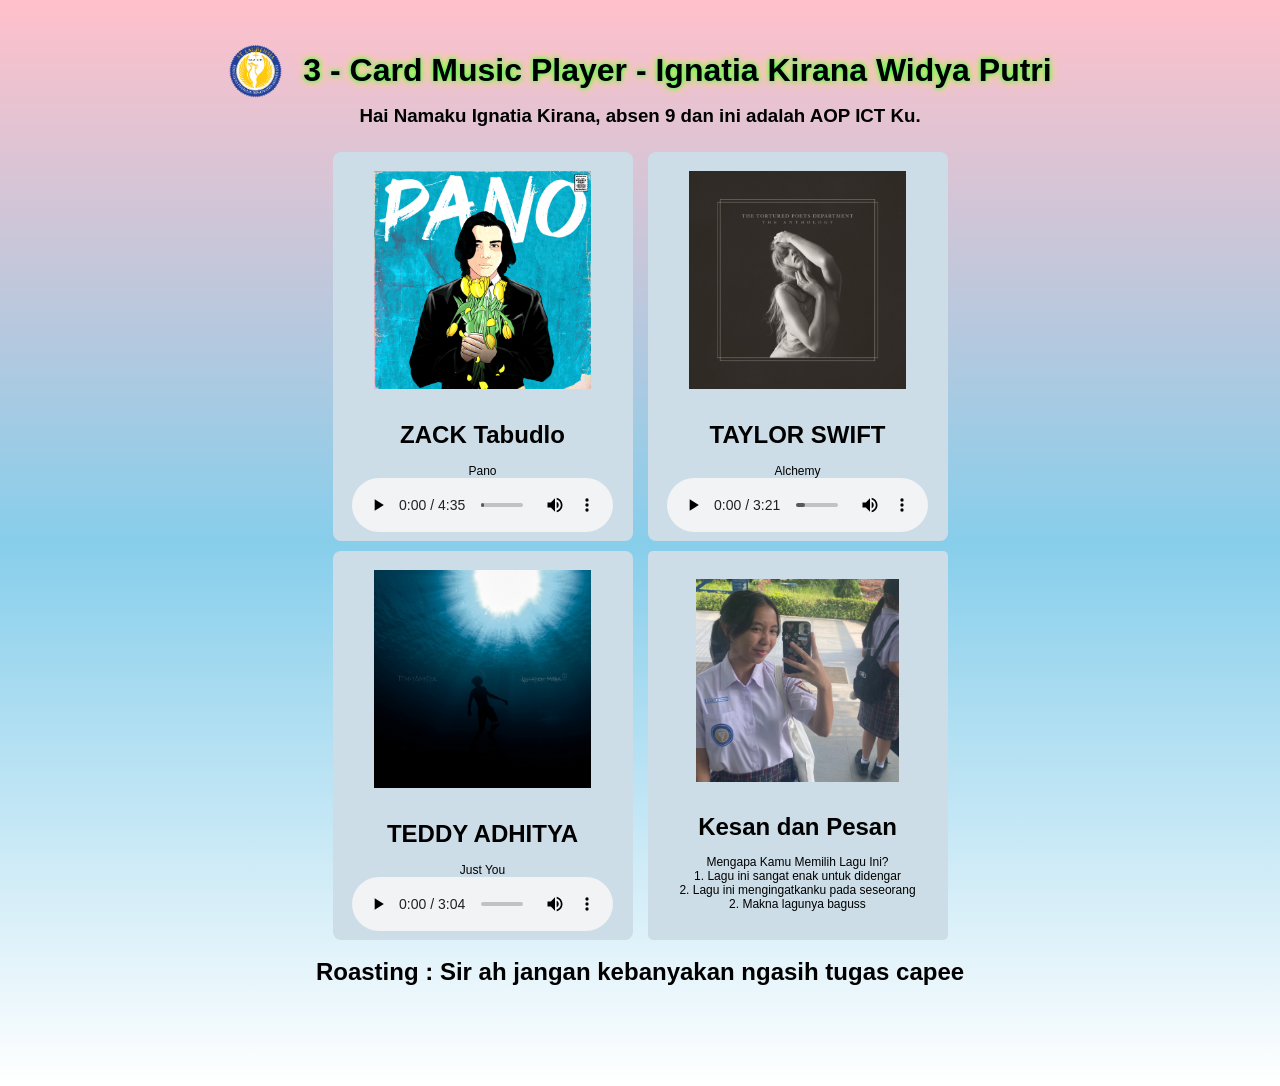
==== index.html @ ebaf713a "Add files via upload" ====
<!DOCTYPE html>
<html>
    <head>
        <title>My Favorite Musik - Ignatia Kirana</title>
         <link rel="icon" type="image" href="logo-las-286x300-1.png">
        <link rel="stylesheet" type="text/css" href="style.css">
    </head> 

    <body> 
        <div class="header">
        <div class="logoss">
            <a href="DT aisiti/index.html"><img src="logo-las-286x300-1.png" alt="logo"></a>
            <b><h1>3 - Card Music Player - Ignatia Kirana Widya Putri</b></h1>
            </div>
        </div>
         <h3> Hai Namaku Ignatia Kirana, absen 9 dan ini adalah AOP ICT Ku.</h3> 
            </div>

        
        <div class="folder">
        <div class="photoalbum-1">
        <img src ="ZackAlbum.jpg"><br>
        <h2><b>ZACK Tabudlo</b></h2>
        <p>Pano</p>
        <audio controls>
        <source src="Zack Tabudlo - Pano (Lyric Video).mp3" type="audio/mpeg">
        <audio src ="Zack Tabudlo - Pano (Lyric Video).mp3"controls></audio>
        </audio>
        </div>

        <div class="photoalbum-1">
        <img src ="Alchemy.jpg"><br>
        <h2><b>TAYLOR SWIFT</b></h2>
        <p>Alchemy</p>
        <audio controls>
        <source src="Taylor Swift - The Alchemy (Official Lyric Video).mp3" type="audio/mpeg">
        <audio src ="Taylor Swift - The Alchemy (Official Lyric Video).mp3"controls></audio>
        </audio>
        </div>

        <div class="photoalbum-1">
        <img src ="Teddy.jpg"><br>
        <h2><b>TEDDY ADHITYA</b></h2>
        <p>Just You</p>
        <audio controls>
        <source src="Teddy Adhitya - Just You (Official Lyric Video).mp3" type="audio/mpeg">
        <audio src ="Teddy Adhitya - Just You (Official Lyric Video).mp3"controls></audio>
        </audio>
        </div>
        
        <div class="pesannya">
        <img src ="IMG_2373.jpg"><br>
        <h2> Kesan dan Pesan</h2>
        <p> Mengapa Kamu Memilih Lagu Ini?</p>
            <p>1. Lagu ini sangat enak untuk didengar</p>
            <p>2. Lagu ini mengingatkanku pada seseorang</p>
            <p>2. Makna lagunya baguss</p>
        </div>
    </div>
    </body>
    
    <footer> <br> 
        <h2><b> Roasting : Sir ah jangan kebanyakan ngasih tugas capee</h2></b>
    </footer>
    </br>
    
</html>
---- style.css ----
*{
    margin: 0;
    padding: 0;
    box-sizing: border-box;
}

body { 
  background-image: linear-gradient(pink, skyblue, white);
  text-align: center;
  min-height: 100vh;
  padding: 20px;
  font-family: 'Segoe UI', Tahoma, Geneva, Verdana, sans-serif;
  color: #000000;
  cursor: url("tiger.cur"),auto;

}

.header {
    text-align: center;
    margin-top: 20px;
}

.logoss {
    display: inline-flex;
    align-items: center;
    gap: 10px;
}

.logoss img {
    width: 55px;
    height: auto;
}

.logoss h1 {
    margin: 0;
    animation: colorChange 5s infinite alternate;
    text-shadow: 
    0 0 5px rgb(0, 255, 98),
    0 0 10px yellow;
    0 0 15px pink;
}

@keyframes colorChange {
    0% {color: skyblue}
    50% {color: rgb(175, 39, 62)}
    100% {color: rgb(255, 255, 255)}
}

.header h3{
    margin-top: 5px;
}

footer{
    text-align: center;
}

img {
    text-align: center;
    margin-left: auto;
    margin-right: auto;
    margin-top: 5%;
    margin-bottom: 5%;
    width: 75%;
    aspect-ratio: 1 / 1;
    object-fit: cover;
    display: block;
}

.folder {
    margin:auto;
    margin-top: 25px;
    width: 50%;
    display: flex;
    flex-wrap: wrap;
    justify-content: space space-around;
    max-width: 1000px;
    gap: 10px
}

.photoalbum-1 {
    width: 300px;
    background-color: rgb(204, 221, 231);
    -webkit-backdrop-filter: blur(50%);
    padding: 5px;
    border-radius: 8px;
    box-shadow: 0 2px 4px rgba(white, skyblue,pink);
    margin-left: auto;
    margin-right: auto;
    float: center;
}

.pesannya{
    background-color: white;
    padding: 15px;
    border-radius:5px;
    background-color: rgb(204, 221, 231);
    -webkit-backdrop-filter: blur(50%);
    box-shadow: 0 2px 4px rgba(blue, pink, white);
    margin-left: auto;
    margin-right: auto;
    float: center;
    text-align: center;
    width:300px;
}
    

audio {
    width:90%;
    max-width:500px;
}

h2{
    margin-bottom: 5%;
}

p{
    font-size: 75%;
}
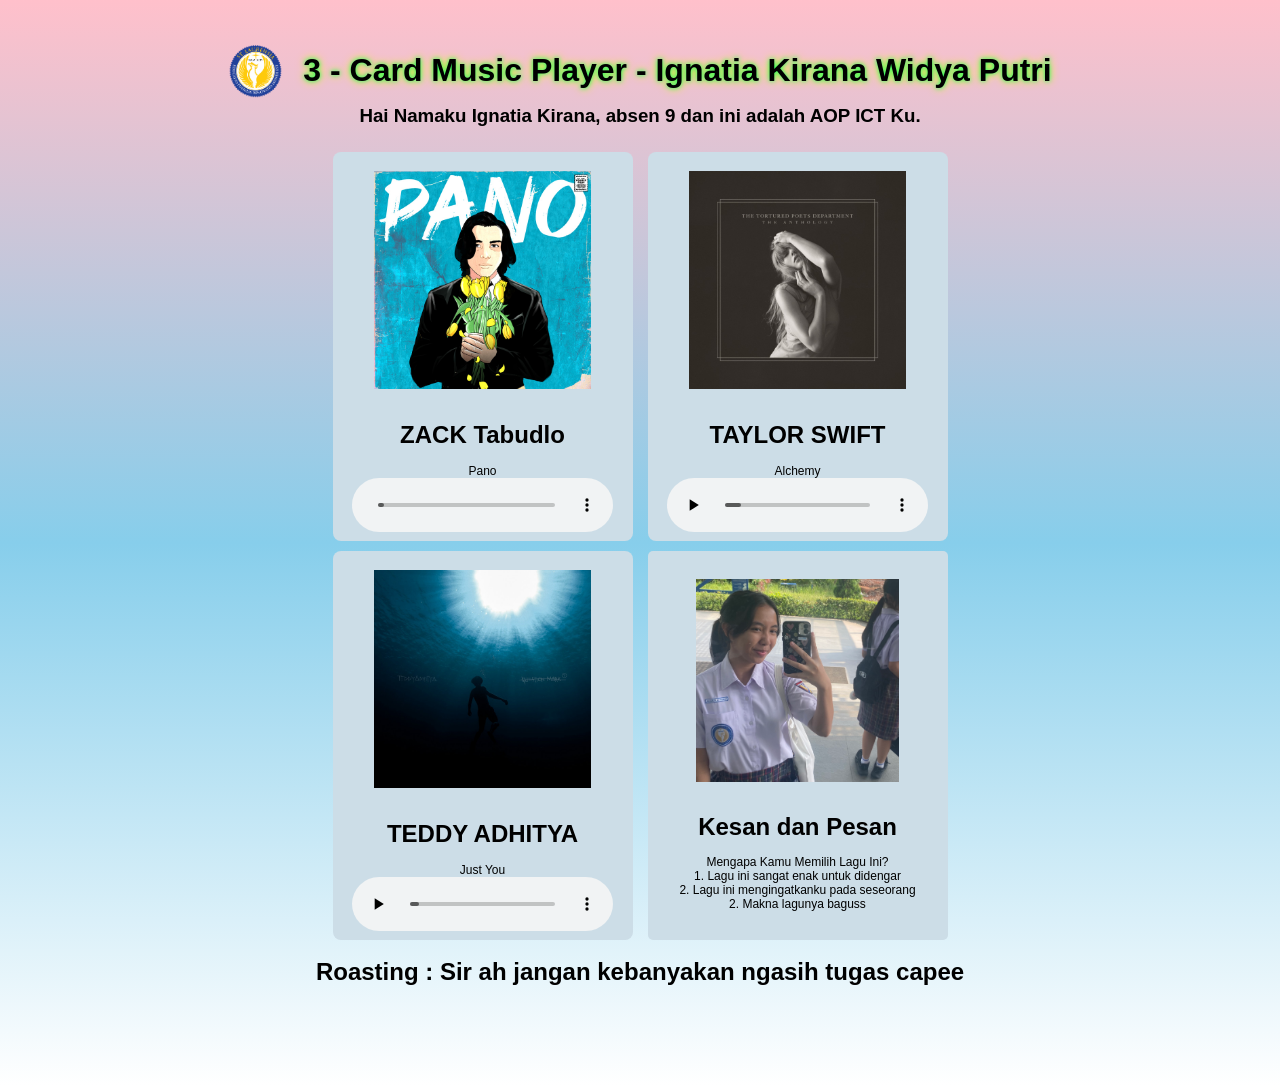
==== commit 14e61363: "Update index.html" ====
--- a/index.html
+++ b/index.html
@@ -1,7 +1,7 @@
 <!DOCTYPE html>
 <html>
     <head>
-        <title>My Favorite Musik - Ignatia Kirana</title>
+        <title>My favorite musik - Ignatia Kirana</title>
          <link rel="icon" type="image" href="logo-las-286x300-1.png">
         <link rel="stylesheet" type="text/css" href="style.css">
     </head> 
@@ -64,4 +64,5 @@
     </footer>
     </br>
     
-</html>+
+</html>
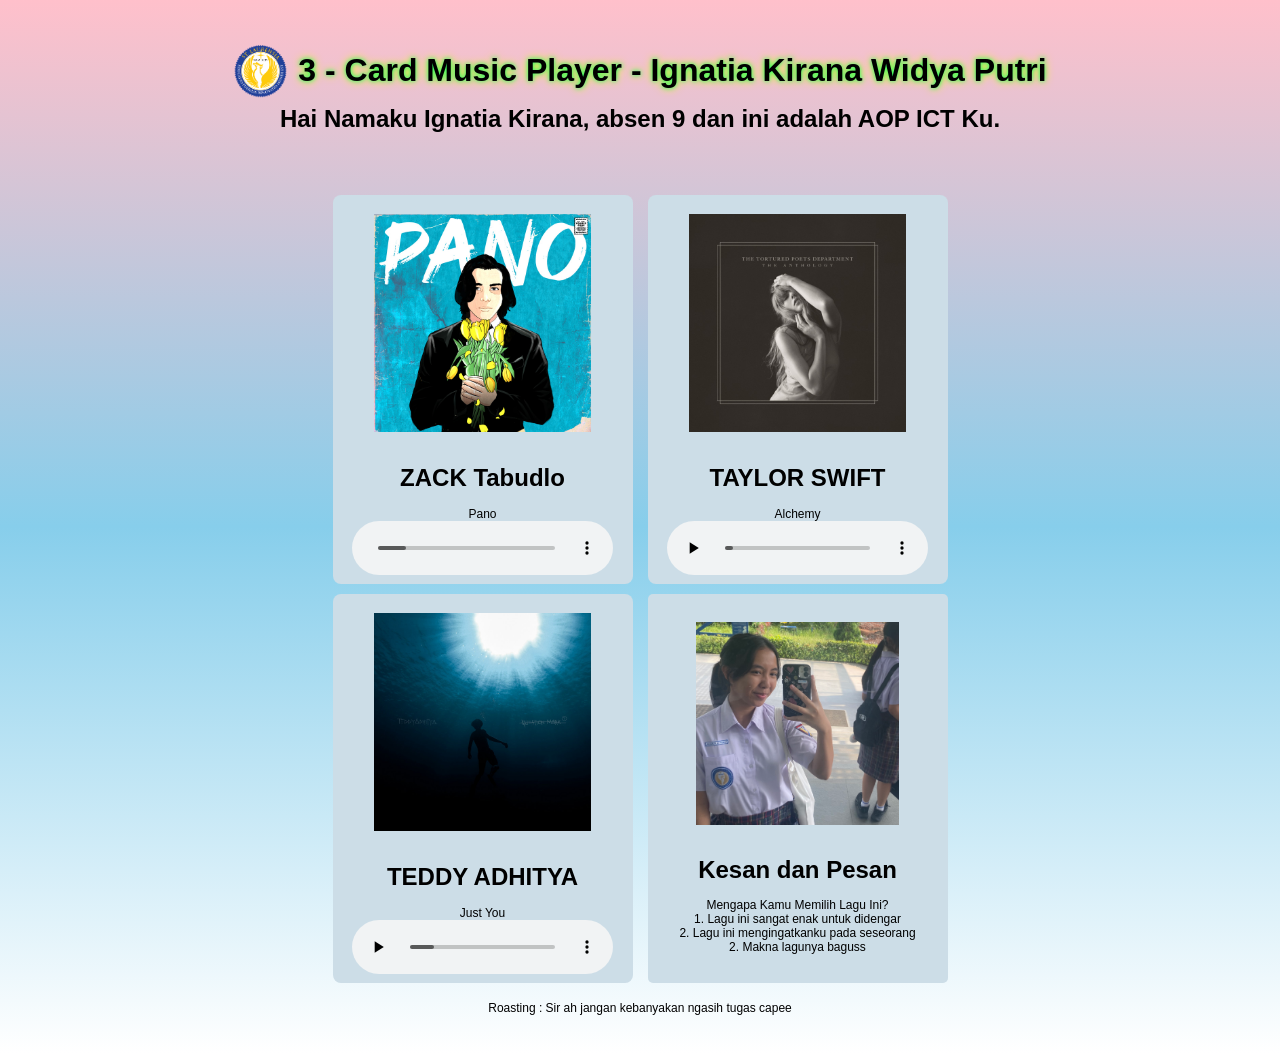
==== commit 0dea7721: "Update index.html" ====
--- a/index.html
+++ b/index.html
@@ -10,17 +10,17 @@
         <div class="header">
         <div class="logoss">
             <a href="DT aisiti/index.html"><img src="logo-las-286x300-1.png" alt="logo"></a>
-            <b><h1>3 - Card Music Player - Ignatia Kirana Widya Putri</b></h1>
+            <h1>3 - Card Music Player - Ignatia Kirana Widya Putri</h1>
             </div>
         </div>
-         <h3> Hai Namaku Ignatia Kirana, absen 9 dan ini adalah AOP ICT Ku.</h3> 
+         <h2> Hai Namaku Ignatia Kirana, absen 9 dan ini adalah AOP ICT Ku.</h2> 
             </div>
 
         
         <div class="folder">
         <div class="photoalbum-1">
         <img src ="ZackAlbum.jpg"><br>
-        <h2><b>ZACK Tabudlo</b></h2>
+        <h2>ZACK Tabudlo</h2>
         <p>Pano</p>
         <audio controls>
         <source src="Zack Tabudlo - Pano (Lyric Video).mp3" type="audio/mpeg">
@@ -30,7 +30,7 @@
 
         <div class="photoalbum-1">
         <img src ="Alchemy.jpg"><br>
-        <h2><b>TAYLOR SWIFT</b></h2>
+        <h2>TAYLOR SWIFT</h2>
         <p>Alchemy</p>
         <audio controls>
         <source src="Taylor Swift - The Alchemy (Official Lyric Video).mp3" type="audio/mpeg">
@@ -40,7 +40,7 @@
 
         <div class="photoalbum-1">
         <img src ="Teddy.jpg"><br>
-        <h2><b>TEDDY ADHITYA</b></h2>
+        <h2>TEDDY ADHITYA</h2>
         <p>Just You</p>
         <audio controls>
         <source src="Teddy Adhitya - Just You (Official Lyric Video).mp3" type="audio/mpeg">
@@ -60,9 +60,10 @@
     </body>
     
     <footer> <br> 
-        <h2><b> Roasting : Sir ah jangan kebanyakan ngasih tugas capee</h2></b>
+        <p>Roasting : Sir ah jangan kebanyakan ngasih tugas capee</p>
     </footer>
     </br>
     
 
 </html>
+
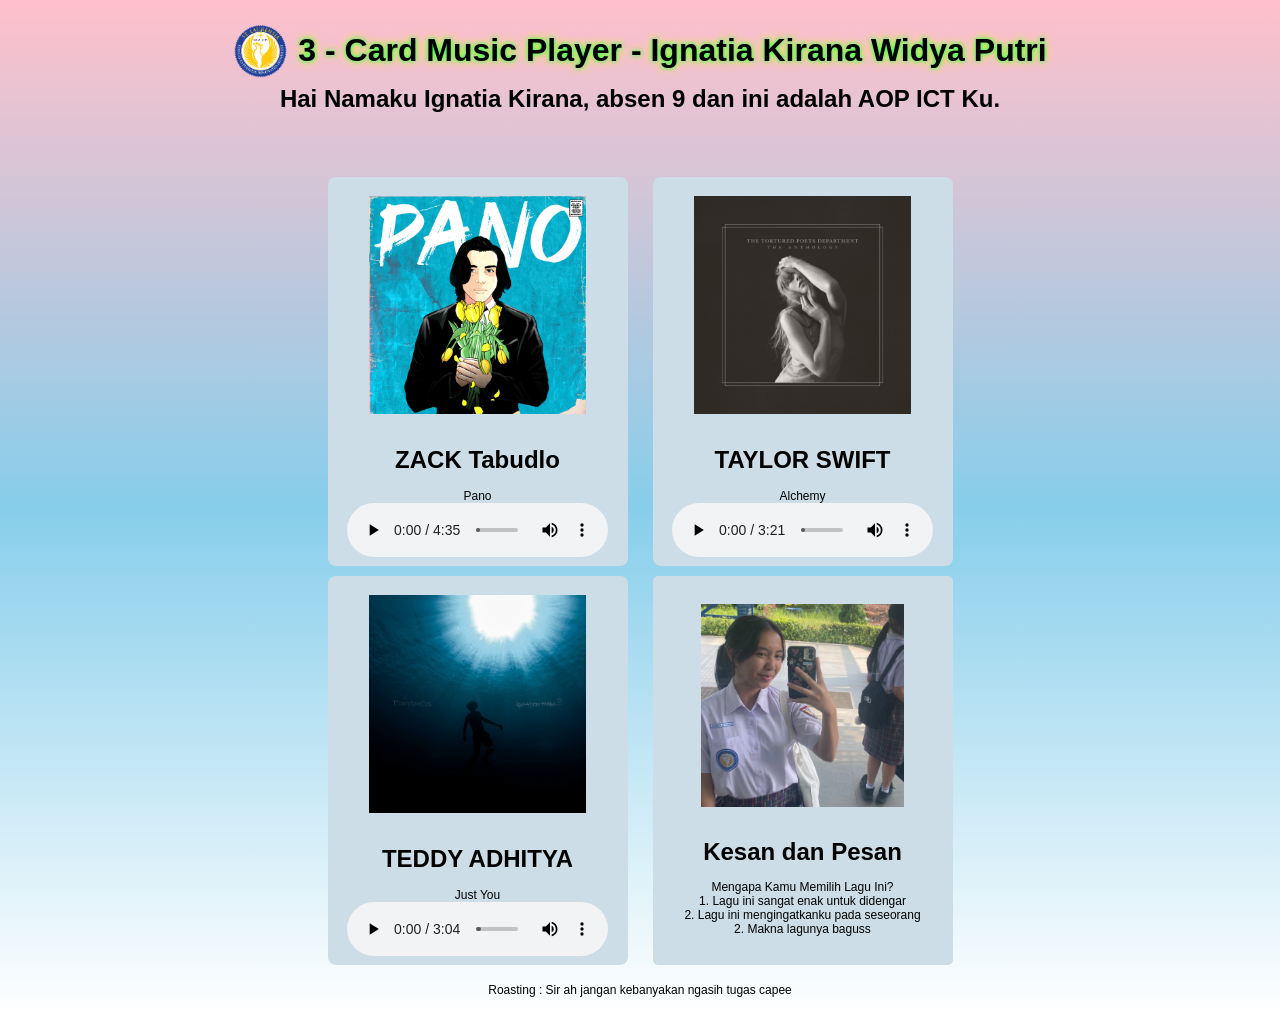
==== commit 634415d2: "Update index.html" ====
--- a/index.html
+++ b/index.html
@@ -66,4 +66,3 @@
     
 
 </html>
-
--- a/style.css
+++ b/style.css
@@ -7,10 +7,7 @@
 body { 
   background-image: linear-gradient(pink, skyblue, white);
   text-align: center;
-  min-height: 100vh;
-  padding: 20px;
   font-family: 'Segoe UI', Tahoma, Geneva, Verdana, sans-serif;
-  color: #000000;
   cursor: url("tiger.cur"),auto;
 
 }
@@ -36,7 +33,7 @@
     animation: colorChange 5s infinite alternate;
     text-shadow: 
     0 0 5px rgb(0, 255, 98),
-    0 0 10px yellow;
+    0 0 10px yellow,
     0 0 15px pink;
 }
 
@@ -46,8 +43,9 @@
     100% {color: rgb(255, 255, 255)}
 }
 
-.header h3{
+.header h2{
     margin-top: 5px;
+    margin-bottom: 1px;
 }
 
 footer{
@@ -72,7 +70,7 @@
     width: 50%;
     display: flex;
     flex-wrap: wrap;
-    justify-content: space space-around;
+    justify-content: space-around;
     max-width: 1000px;
     gap: 10px
 }
@@ -80,13 +78,11 @@
 .photoalbum-1 {
     width: 300px;
     background-color: rgb(204, 221, 231);
-    -webkit-backdrop-filter: blur(50%);
     padding: 5px;
     border-radius: 8px;
     box-shadow: 0 2px 4px rgba(white, skyblue,pink);
     margin-left: auto;
     margin-right: auto;
-    float: center;
 }
 
 .pesannya{
@@ -94,11 +90,9 @@
     padding: 15px;
     border-radius:5px;
     background-color: rgb(204, 221, 231);
-    -webkit-backdrop-filter: blur(50%);
     box-shadow: 0 2px 4px rgba(blue, pink, white);
     margin-left: auto;
     margin-right: auto;
-    float: center;
     text-align: center;
     width:300px;
 }
@@ -117,3 +111,6 @@
     font-size: 75%;
 }
 
+
+
+
